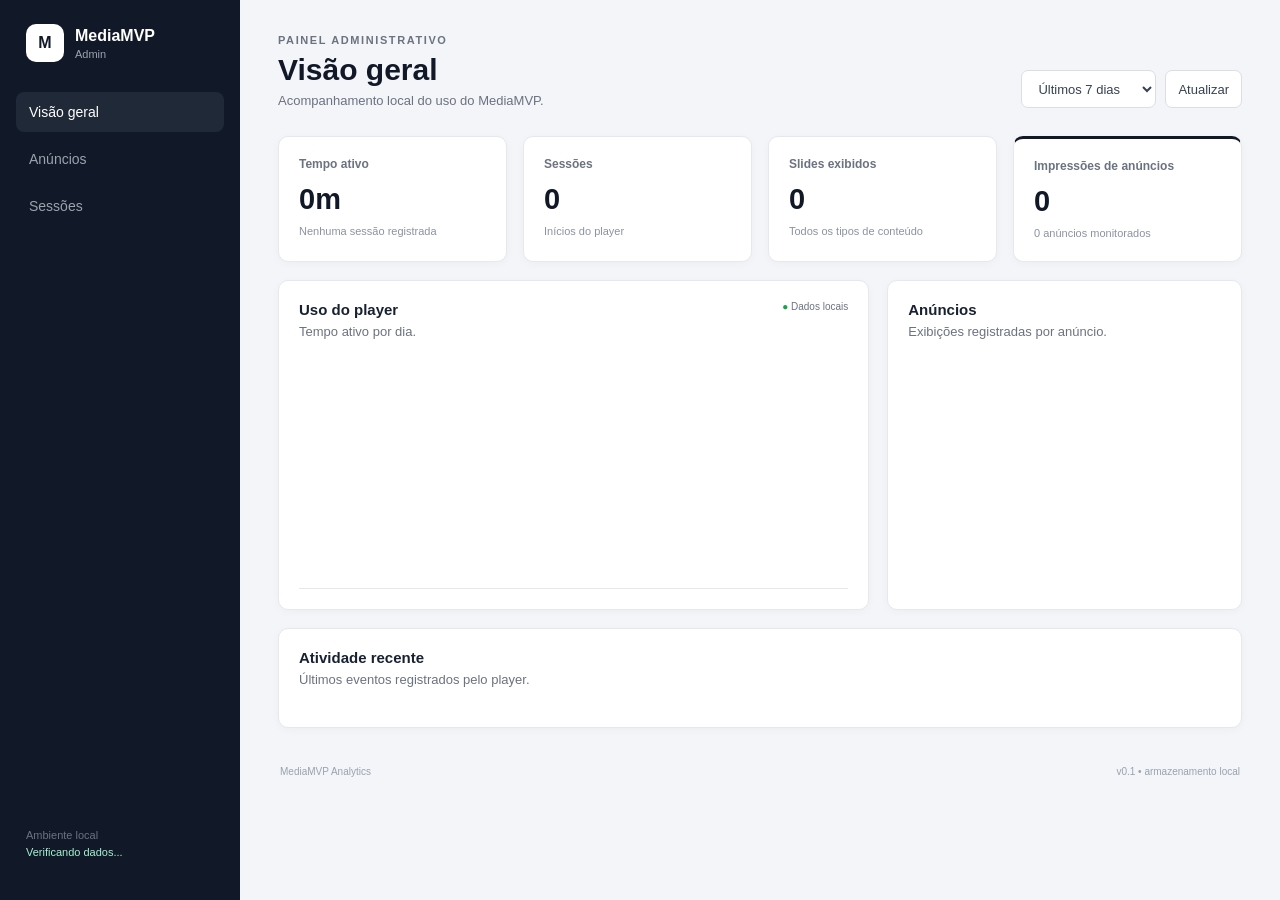
==== admin.html @ ec2b4332 "adicionado a tela analytics adm e atualizado readme" ====
<!DOCTYPE html>
<html lang="pt-BR">
<head>
  <meta charset="UTF-8">
  <meta name="viewport" content="width=device-width, initial-scale=1.0">
  <meta name="theme-color" content="#111827">
  <title>MediaMVP — Analytics</title>
  <link rel="stylesheet" href="admin.css">
</head>
<body>
  <div class="admin-app">
    <aside class="sidebar">
      <div class="brand">
        <div class="brand-mark">M</div>
        <div><strong>MediaMVP</strong><span>Admin</span></div>
      </div>
      <nav>
        <button class="nav-item active" data-section="overview">Visão geral</button>
        <button class="nav-item" data-section="ads">Anúncios</button>
        <button class="nav-item" data-section="sessions">Sessões</button>
      </nav>
      <div class="sidebar-footer">Ambiente local<br><span id="storage-status">Verificando dados...</span></div>
    </aside>

    <main class="content">
      <header class="topbar">
        <div>
          <p class="eyebrow">PAINEL ADMINISTRATIVO</p>
          <h1 id="page-title">Visão geral</h1>
          <p class="subtitle">Acompanhamento local do uso do MediaMVP.</p>
        </div>
        <div class="actions">
          <select id="period-filter" aria-label="Período">
            <option value="today">Hoje</option>
            <option value="7d" selected>Últimos 7 dias</option>
            <option value="30d">Últimos 30 dias</option>
            <option value="all">Todo o período</option>
          </select>
          <button id="refresh-btn" class="button secondary">Atualizar</button>
        </div>
      </header>

      <section id="overview" class="section active">
        <div class="cards">
          <article class="metric-card"><span>Tempo ativo</span><strong id="metric-active">0m</strong><small id="metric-active-detail">Nenhuma sessão registrada</small></article>
          <article class="metric-card"><span>Sessões</span><strong id="metric-sessions">0</strong><small>Inícios do player</small></article>
          <article class="metric-card"><span>Slides exibidos</span><strong id="metric-slides">0</strong><small>Todos os tipos de conteúdo</small></article>
          <article class="metric-card highlight"><span>Impressões de anúncios</span><strong id="metric-impressions">0</strong><small id="metric-ads-detail">0 anúncios monitorados</small></article>
        </div>

        <div class="grid two">
          <article class="panel">
            <div class="panel-head"><div><h2>Uso do player</h2><p>Tempo ativo por dia.</p></div><span class="status-dot">● Dados locais</span></div>
            <div id="usage-chart" class="usage-chart"></div>
          </article>
          <article class="panel">
            <div class="panel-head"><div><h2>Anúncios</h2><p>Exibições registradas por anúncio.</p></div></div>
            <div id="ad-ranking" class="ranking"></div>
          </article>
        </div>

        <article class="panel recent-panel">
          <div class="panel-head"><div><h2>Atividade recente</h2><p>Últimos eventos registrados pelo player.</p></div></div>
          <div id="recent-events" class="events"></div>
        </article>
      </section>

      <section id="ads" class="section">
        <div class="section-intro"><h2>Desempenho dos anúncios</h2><p>Detalhamento das campanhas exibidas pelo player.</p></div>
        <article class="panel"><div id="ads-table" class="table-wrap"></div></article>
      </section>

      <section id="sessions" class="section">
        <div class="section-intro"><h2>Sessões do player</h2><p>Histórico de abertura e tempo ativo.</p></div>
        <article class="panel"><div id="sessions-table" class="table-wrap"></div></article>
      </section>

      <footer class="footer"><span>MediaMVP Analytics</span><span>v0.1 • armazenamento local</span></footer>
    </main>
  </div>
  <script src="admin.js"></script>
</body>
</html>
---- admin.css ----
:root{font-family:Arial,Helvetica,sans-serif;color:#172033;background:#f3f5f8;font-synthesis:none}*{box-sizing:border-box;margin:0;padding:0}body{min-height:100vh;background:#f3f5f8}.admin-app{display:flex;min-height:100vh}.sidebar{width:240px;background:#111827;color:#fff;display:flex;flex-direction:column;padding:24px 16px;position:fixed;inset:0 auto 0 0}.brand{display:flex;align-items:center;gap:11px;padding:0 10px 30px}.brand-mark{width:38px;height:38px;border-radius:10px;background:#fff;color:#111827;display:grid;place-items:center;font-weight:900}.brand strong{display:block;font-size:16px}.brand span{display:block;font-size:11px;color:#9ca3af;margin-top:3px}.sidebar nav{display:grid;gap:7px}.nav-item{border:0;background:transparent;color:#9ca3af;text-align:left;padding:12px 13px;border-radius:8px;font-size:14px;cursor:pointer}.nav-item:hover,.nav-item.active{background:#1f2937;color:#fff}.sidebar-footer{margin-top:auto;padding:14px 10px;font-size:11px;line-height:1.6;color:#6b7280}.sidebar-footer span{color:#a7f3d0}.content{margin-left:240px;width:calc(100% - 240px);padding:34px 38px}.topbar{display:flex;justify-content:space-between;gap:24px;align-items:flex-end;margin-bottom:28px}.eyebrow{font-size:11px;letter-spacing:1.6px;font-weight:800;color:#6b7280;margin-bottom:7px}.topbar h1{font-size:30px;color:#111827}.subtitle,.section-intro p,.panel-head p{color:#6b7280;font-size:13px;margin-top:6px}.actions{display:flex;gap:9px;align-items:center}.actions select,.button{height:38px;border:1px solid #d9dee7;border-radius:7px;background:#fff;padding:0 12px;color:#374151;font-size:13px}.button{cursor:pointer}.button:hover{background:#f9fafb}.cards{display:grid;grid-template-columns:repeat(4,minmax(0,1fr));gap:16px;margin-bottom:18px}.metric-card{background:#fff;border:1px solid #e5e9ef;border-radius:10px;padding:20px;min-height:125px;box-shadow:0 2px 10px rgba(17,24,39,.03)}.metric-card span{display:block;font-size:12px;font-weight:700;color:#6b7280}.metric-card strong{display:block;font-size:29px;color:#111827;margin:12px 0 5px}.metric-card small{color:#8a93a2;font-size:11px}.metric-card.highlight{border-top:3px solid #111827}.grid.two{display:grid;grid-template-columns:1.25fr .75fr;gap:18px;margin-bottom:18px}.panel{background:#fff;border:1px solid #e5e9ef;border-radius:10px;padding:20px;box-shadow:0 2px 10px rgba(17,24,39,.03)}.panel-head{display:flex;justify-content:space-between;gap:15px;align-items:flex-start;margin-bottom:20px}.panel h2{font-size:15px;color:#182132}.status-dot{font-size:10px;color:#6b7280}.status-dot:first-letter{color:#16a34a}.usage-chart{height:230px;display:flex;align-items:end;gap:10px;padding:10px 2px 25px;border-bottom:1px solid #e5e7eb}.chart-day{height:100%;flex:1;display:flex;align-items:end;position:relative;min-width:0}.chart-bar{width:100%;max-width:46px;margin:auto;background:#374151;border-radius:5px 5px 2px 2px;min-height:2px;position:relative}.chart-bar:hover{background:#111827}.chart-bar::after{content:attr(data-value);position:absolute;left:50%;transform:translateX(-50%);top:-18px;font-size:9px;color:#6b7280;white-space:nowrap}.chart-label{position:absolute;bottom:-21px;left:0;right:0;text-align:center;font-size:9px;color:#9ca3af}.ranking{display:grid;gap:14px}.rank-row{display:grid;grid-template-columns:minmax(0,1fr) auto;gap:10px}.rank-info{min-width:0}.rank-name{font-size:12px;font-weight:700;white-space:nowrap;overflow:hidden;text-overflow:ellipsis}.rank-meta{font-size:10px;color:#8b93a1;margin-top:4px}.rank-track{height:6px;background:#edf0f4;border-radius:10px;margin-top:7px;overflow:hidden}.rank-fill{height:100%;background:#374151;border-radius:10px}.rank-count{font-size:12px;font-weight:800}.recent-panel{margin-bottom:18px}.events{display:grid}.event{display:grid;grid-template-columns:90px 110px 1fr;gap:15px;padding:12px 0;border-bottom:1px solid #edf0f4;align-items:center}.event:last-child{border-bottom:0}.event-time{font-size:10px;color:#8b93a1}.event-type{font-size:10px;font-weight:800;text-transform:uppercase;color:#4b5563}.event-detail{font-size:12px;color:#273244}.empty{padding:32px 10px;text-align:center;color:#8b93a1;font-size:12px}.section{display:none}.section.active{display:block}.section-intro{margin-bottom:18px}.section-intro h2{font-size:20px}.table-wrap{overflow:auto}.data-table{width:100%;border-collapse:collapse;min-width:620px}.data-table th{text-align:left;font-size:10px;text-transform:uppercase;letter-spacing:.6px;color:#8b93a1;padding:11px 10px;border-bottom:1px solid #dfe4eb}.data-table td{font-size:12px;color:#344054;padding:13px 10px;border-bottom:1px solid #edf0f4}.data-table td strong{color:#111827}.footer{display:flex;justify-content:space-between;color:#9aa2af;font-size:10px;padding:20px 2px}.badge{display:inline-block;padding:4px 7px;border-radius:999px;background:#f0fdf4;color:#166534;font-size:9px;font-weight:700}@media(max-width:1000px){.cards{grid-template-columns:repeat(2,1fr)}.grid.two{grid-template-columns:1fr}}@media(max-width:720px){.sidebar{position:static;width:100%;height:auto;padding:14px}.sidebar nav{display:flex}.sidebar-footer{display:none}.admin-app{display:block}.content{margin-left:0;width:100%;padding:22px 16px}.topbar{align-items:flex-start;flex-direction:column}.actions{width:100%}.actions select,.actions button{flex:1}.cards{grid-template-columns:1fr}.event{grid-template-columns:70px 85px 1fr}}
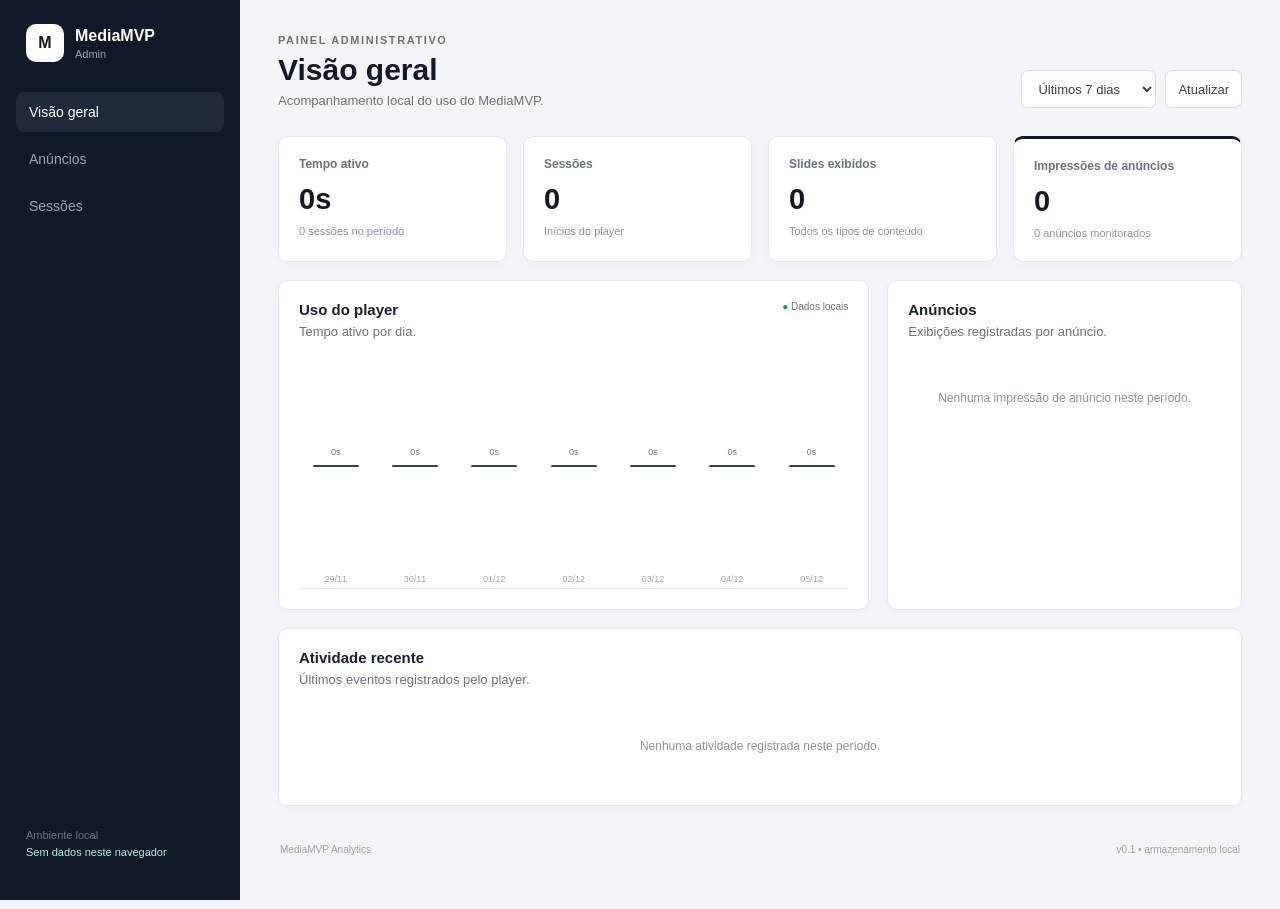
==== commit 2226f1b3: "correcoes de layout e inclusao de publicidade 1 no clima" ====
--- a/admin.html
+++ b/admin.html
@@ -32,6 +32,7 @@
         <div class="actions">
           <select id="period-filter" aria-label="Período">
             <option value="today">Hoje</option>
+            <option value="2d">Ontem e hoje</option>
             <option value="7d" selected>Últimos 7 dias</option>
             <option value="30d">Últimos 30 dias</option>
             <option value="all">Todo o período</option>
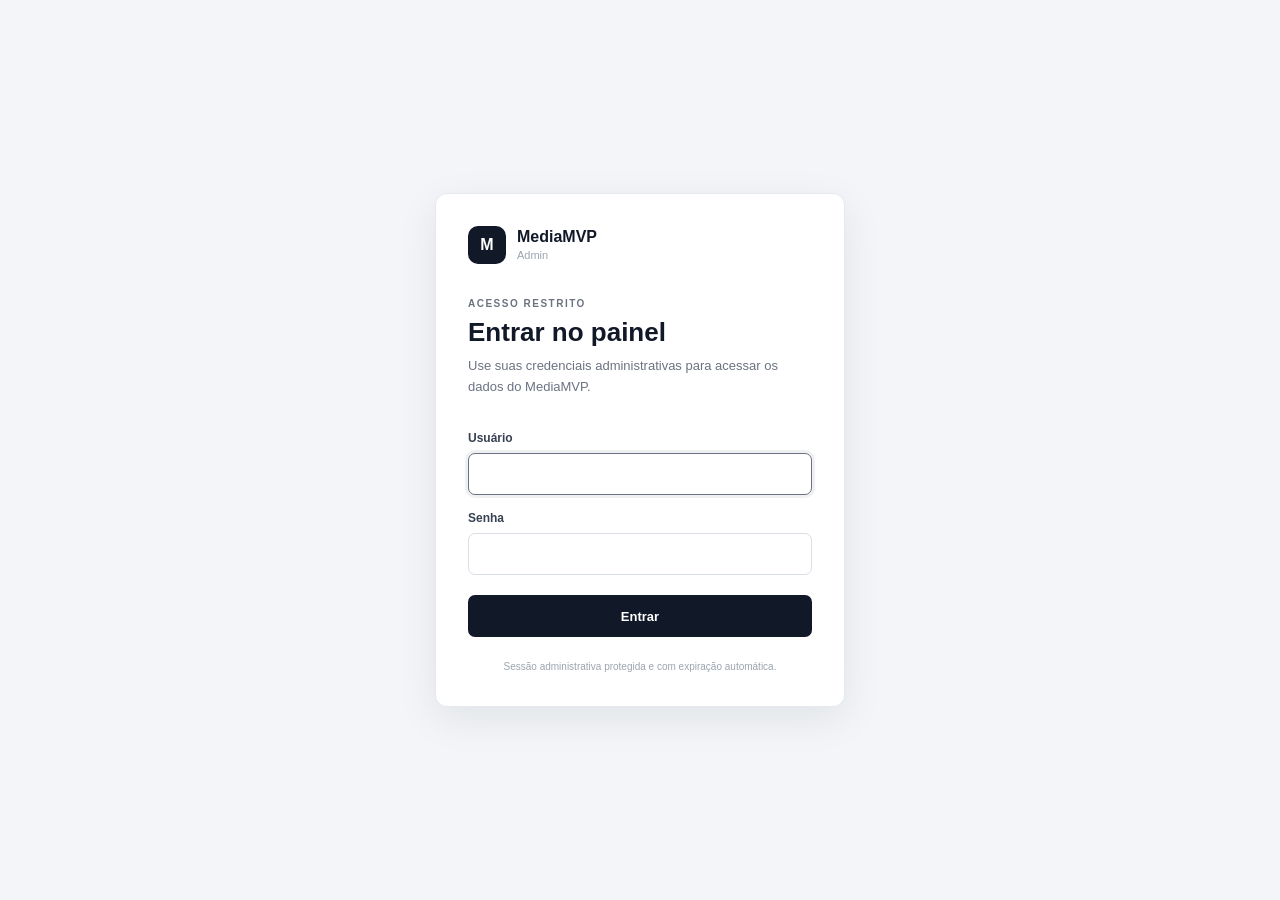
==== commit 6b984adb: "feat: integra analytics do player ao Worker e D1 - adiciona identificação persistente do dispositivo" ====
--- a/admin.html
+++ b/admin.html
@@ -18,8 +18,10 @@
         <button class="nav-item active" data-section="overview">Visão geral</button>
         <button class="nav-item" data-section="ads">Anúncios</button>
         <button class="nav-item" data-section="sessions">Sessões</button>
+        <button class="nav-item" data-section="devices">Dispositivos</button>
       </nav>
-      <div class="sidebar-footer">Ambiente local<br><span id="storage-status">Verificando dados...</span></div>
+      <div class="sidebar-footer">Servidor<br><span id="storage-status">Verificando conexão...</span></div>
+      <button id="logout-btn" class="logout-button" type="button">Sair</button>
     </aside>
 
     <main class="content">
@@ -27,16 +29,10 @@
         <div>
           <p class="eyebrow">PAINEL ADMINISTRATIVO</p>
           <h1 id="page-title">Visão geral</h1>
-          <p class="subtitle">Acompanhamento local do uso do MediaMVP.</p>
+          <p class="subtitle">Acompanhamento remoto do uso do MediaMVP.</p>
         </div>
         <div class="actions">
-          <select id="period-filter" aria-label="Período">
-            <option value="today">Hoje</option>
-            <option value="2d">Ontem e hoje</option>
-            <option value="7d" selected>Últimos 7 dias</option>
-            <option value="30d">Últimos 30 dias</option>
-            <option value="all">Todo o período</option>
-          </select>
+          <select id="period-filter" aria-label="Período"></select>
           <button id="refresh-btn" class="button secondary">Atualizar</button>
         </div>
       </header>
@@ -45,23 +41,23 @@
         <div class="cards">
           <article class="metric-card"><span>Tempo ativo</span><strong id="metric-active">0m</strong><small id="metric-active-detail">Nenhuma sessão registrada</small></article>
           <article class="metric-card"><span>Sessões</span><strong id="metric-sessions">0</strong><small>Inícios do player</small></article>
-          <article class="metric-card"><span>Slides exibidos</span><strong id="metric-slides">0</strong><small>Todos os tipos de conteúdo</small></article>
+          <article class="metric-card"><span>Slides exibidos</span><strong id="metric-slides">0</strong><small>Indicador local/remoto disponível</small></article>
           <article class="metric-card highlight"><span>Impressões de anúncios</span><strong id="metric-impressions">0</strong><small id="metric-ads-detail">0 anúncios monitorados</small></article>
         </div>
 
         <div class="grid two">
           <article class="panel">
-            <div class="panel-head"><div><h2>Uso do player</h2><p>Tempo ativo por dia.</p></div><span class="status-dot">● Dados locais</span></div>
+            <div class="panel-head"><div><h2>Uso do player</h2><p>Tempo ativo por dia no período selecionado.</p></div><span class="status-dot">● Dados remotos</span></div>
             <div id="usage-chart" class="usage-chart"></div>
           </article>
           <article class="panel">
-            <div class="panel-head"><div><h2>Anúncios</h2><p>Exibições registradas por anúncio.</p></div></div>
+            <div class="panel-head"><div><h2>Anúncios</h2><p>Impressões registradas por anúncio.</p></div></div>
             <div id="ad-ranking" class="ranking"></div>
           </article>
         </div>
 
         <article class="panel recent-panel">
-          <div class="panel-head"><div><h2>Atividade recente</h2><p>Últimos eventos registrados pelo player.</p></div></div>
+          <div class="panel-head"><div><h2>Atividade recente</h2><p>Resumo da atividade remota no período.</p></div></div>
           <div id="recent-events" class="events"></div>
         </article>
       </section>
@@ -72,11 +68,16 @@
       </section>
 
       <section id="sessions" class="section">
-        <div class="section-intro"><h2>Sessões do player</h2><p>Histórico de abertura e tempo ativo.</p></div>
+        <div class="section-intro"><h2>Sessões do player</h2><p>Resumo das sessões por dispositivo.</p></div>
         <article class="panel"><div id="sessions-table" class="table-wrap"></div></article>
       </section>
 
-      <footer class="footer"><span>MediaMVP Analytics</span><span>v0.1 • armazenamento local</span></footer>
+      <section id="devices" class="section">
+        <div class="section-intro"><h2>Dispositivos</h2><p>Status dos dispositivos cadastrados no MediaMVP.</p></div>
+        <article class="panel"><div id="devices-table" class="table-wrap"></div></article>
+      </section>
+
+      <footer class="footer"><span>MediaMVP Analytics</span><span id="footer-status">v0.2 • dados remotos</span></footer>
     </main>
   </div>
   <script src="admin.js"></script>
--- a/admin.css
+++ b/admin.css
@@ -1 +1 @@
-:root{font-family:Arial,Helvetica,sans-serif;color:#172033;background:#f3f5f8;font-synthesis:none}*{box-sizing:border-box;margin:0;padding:0}body{min-height:100vh;background:#f3f5f8}.admin-app{display:flex;min-height:100vh}.sidebar{width:240px;background:#111827;color:#fff;display:flex;flex-direction:column;padding:24px 16px;position:fixed;inset:0 auto 0 0}.brand{display:flex;align-items:center;gap:11px;padding:0 10px 30px}.brand-mark{width:38px;height:38px;border-radius:10px;background:#fff;color:#111827;display:grid;place-items:center;font-weight:900}.brand strong{display:block;font-size:16px}.brand span{display:block;font-size:11px;color:#9ca3af;margin-top:3px}.sidebar nav{display:grid;gap:7px}.nav-item{border:0;background:transparent;color:#9ca3af;text-align:left;padding:12px 13px;border-radius:8px;font-size:14px;cursor:pointer}.nav-item:hover,.nav-item.active{background:#1f2937;color:#fff}.sidebar-footer{margin-top:auto;padding:14px 10px;font-size:11px;line-height:1.6;color:#6b7280}.sidebar-footer span{color:#a7f3d0}.content{margin-left:240px;width:calc(100% - 240px);padding:34px 38px}.topbar{display:flex;justify-content:space-between;gap:24px;align-items:flex-end;margin-bottom:28px}.eyebrow{font-size:11px;letter-spacing:1.6px;font-weight:800;color:#6b7280;margin-bottom:7px}.topbar h1{font-size:30px;color:#111827}.subtitle,.section-intro p,.panel-head p{color:#6b7280;font-size:13px;margin-top:6px}.actions{display:flex;gap:9px;align-items:center}.actions select,.button{height:38px;border:1px solid #d9dee7;border-radius:7px;background:#fff;padding:0 12px;color:#374151;font-size:13px}.button{cursor:pointer}.button:hover{background:#f9fafb}.cards{display:grid;grid-template-columns:repeat(4,minmax(0,1fr));gap:16px;margin-bottom:18px}.metric-card{background:#fff;border:1px solid #e5e9ef;border-radius:10px;padding:20px;min-height:125px;box-shadow:0 2px 10px rgba(17,24,39,.03)}.metric-card span{display:block;font-size:12px;font-weight:700;color:#6b7280}.metric-card strong{display:block;font-size:29px;color:#111827;margin:12px 0 5px}.metric-card small{color:#8a93a2;font-size:11px}.metric-card.highlight{border-top:3px solid #111827}.grid.two{display:grid;grid-template-columns:1.25fr .75fr;gap:18px;margin-bottom:18px}.panel{background:#fff;border:1px solid #e5e9ef;border-radius:10px;padding:20px;box-shadow:0 2px 10px rgba(17,24,39,.03)}.panel-head{display:flex;justify-content:space-between;gap:15px;align-items:flex-start;margin-bottom:20px}.panel h2{font-size:15px;color:#182132}.status-dot{font-size:10px;color:#6b7280}.status-dot:first-letter{color:#16a34a}.usage-chart{height:230px;display:flex;align-items:end;gap:10px;padding:10px 2px 25px;border-bottom:1px solid #e5e7eb}.chart-day{height:100%;flex:1;display:flex;align-items:end;position:relative;min-width:0}.chart-bar{width:100%;max-width:46px;margin:auto;background:#374151;border-radius:5px 5px 2px 2px;min-height:2px;position:relative}.chart-bar:hover{background:#111827}.chart-bar::after{content:attr(data-value);position:absolute;left:50%;transform:translateX(-50%);top:-18px;font-size:9px;color:#6b7280;white-space:nowrap}.chart-label{position:absolute;bottom:-21px;left:0;right:0;text-align:center;font-size:9px;color:#9ca3af}.ranking{display:grid;gap:14px}.rank-row{display:grid;grid-template-columns:minmax(0,1fr) auto;gap:10px}.rank-info{min-width:0}.rank-name{font-size:12px;font-weight:700;white-space:nowrap;overflow:hidden;text-overflow:ellipsis}.rank-meta{font-size:10px;color:#8b93a1;margin-top:4px}.rank-track{height:6px;background:#edf0f4;border-radius:10px;margin-top:7px;overflow:hidden}.rank-fill{height:100%;background:#374151;border-radius:10px}.rank-count{font-size:12px;font-weight:800}.recent-panel{margin-bottom:18px}.events{display:grid}.event{display:grid;grid-template-columns:90px 110px 1fr;gap:15px;padding:12px 0;border-bottom:1px solid #edf0f4;align-items:center}.event:last-child{border-bottom:0}.event-time{font-size:10px;color:#8b93a1}.event-type{font-size:10px;font-weight:800;text-transform:uppercase;color:#4b5563}.event-detail{font-size:12px;color:#273244}.empty{padding:32px 10px;text-align:center;color:#8b93a1;font-size:12px}.section{display:none}.section.active{display:block}.section-intro{margin-bottom:18px}.section-intro h2{font-size:20px}.table-wrap{overflow:auto}.data-table{width:100%;border-collapse:collapse;min-width:620px}.data-table th{text-align:left;font-size:10px;text-transform:uppercase;letter-spacing:.6px;color:#8b93a1;padding:11px 10px;border-bottom:1px solid #dfe4eb}.data-table td{font-size:12px;color:#344054;padding:13px 10px;border-bottom:1px solid #edf0f4}.data-table td strong{color:#111827}.footer{display:flex;justify-content:space-between;color:#9aa2af;font-size:10px;padding:20px 2px}.badge{display:inline-block;padding:4px 7px;border-radius:999px;background:#f0fdf4;color:#166534;font-size:9px;font-weight:700}@media(max-width:1000px){.cards{grid-template-columns:repeat(2,1fr)}.grid.two{grid-template-columns:1fr}}@media(max-width:720px){.sidebar{position:static;width:100%;height:auto;padding:14px}.sidebar nav{display:flex}.sidebar-footer{display:none}.admin-app{display:block}.content{margin-left:0;width:100%;padding:22px 16px}.topbar{align-items:flex-start;flex-direction:column}.actions{width:100%}.actions select,.actions button{flex:1}.cards{grid-template-columns:1fr}.event{grid-template-columns:70px 85px 1fr}}
+:root{font-family:Arial,Helvetica,sans-serif;color:#172033;background:#f3f5f8;font-synthesis:none}*{box-sizing:border-box;margin:0;padding:0}body{min-height:100vh;background:#f3f5f8}.admin-app{display:flex;min-height:100vh}.sidebar{width:240px;background:#111827;color:#fff;display:flex;flex-direction:column;padding:24px 16px;position:fixed;inset:0 auto 0 0}.brand{display:flex;align-items:center;gap:11px;padding:0 10px 30px}.brand-mark{width:38px;height:38px;border-radius:10px;background:#fff;color:#111827;display:grid;place-items:center;font-weight:900}.brand strong{display:block;font-size:16px}.brand span{display:block;font-size:11px;color:#9ca3af;margin-top:3px}.sidebar nav{display:grid;gap:7px}.nav-item{border:0;background:transparent;color:#9ca3af;text-align:left;padding:12px 13px;border-radius:8px;font-size:14px;cursor:pointer}.nav-item:hover,.nav-item.active{background:#1f2937;color:#fff}.sidebar-footer{margin-top:auto;padding:14px 10px;font-size:11px;line-height:1.6;color:#6b7280}.sidebar-footer span{color:#a7f3d0}.logout-button{margin:10px 0 0;border:1px solid #374151;background:transparent;color:#9ca3af;border-radius:7px;padding:9px 12px;font-size:11px;cursor:pointer}.logout-button:hover{color:#fff;border-color:#4b5563}.content{margin-left:240px;width:calc(100% - 240px);padding:34px 38px}.topbar{display:flex;justify-content:space-between;gap:24px;align-items:flex-end;margin-bottom:28px}.eyebrow{font-size:11px;letter-spacing:1.6px;font-weight:800;color:#6b7280;margin-bottom:7px}.topbar h1{font-size:30px;color:#111827}.subtitle,.section-intro p,.panel-head p{color:#6b7280;font-size:13px;margin-top:6px}.actions{display:flex;gap:9px;align-items:center}.actions select,.button{height:38px;border:1px solid #d9dee7;border-radius:7px;background:#fff;padding:0 12px;color:#374151;font-size:13px}.button{cursor:pointer}.button:hover{background:#f9fafb}.cards{display:grid;grid-template-columns:repeat(4,minmax(0,1fr));gap:16px;margin-bottom:18px}.metric-card{background:#fff;border:1px solid #e5e9ef;border-radius:10px;padding:20px;min-height:125px;box-shadow:0 2px 10px rgba(17,24,39,.03)}.metric-card span{display:block;font-size:12px;font-weight:700;color:#6b7280}.metric-card strong{display:block;font-size:29px;color:#111827;margin:12px 0 5px}.metric-card small{color:#8a93a2;font-size:11px}.metric-card.highlight{border-top:3px solid #111827}.grid.two{display:grid;grid-template-columns:1.25fr .75fr;gap:18px;margin-bottom:18px}.panel{background:#fff;border:1px solid #e5e9ef;border-radius:10px;padding:20px;box-shadow:0 2px 10px rgba(17,24,39,.03)}.panel-head{display:flex;justify-content:space-between;gap:15px;align-items:flex-start;margin-bottom:20px}.panel h2{font-size:15px;color:#182132}.status-dot{font-size:10px;color:#6b7280}.status-dot:first-letter{color:#16a34a}.usage-chart{height:230px;display:flex;align-items:end;gap:10px;padding:10px 2px 25px;border-bottom:1px solid #e5e7eb}.chart-day{height:100%;flex:1;display:flex;align-items:end;position:relative;min-width:0}.chart-bar{width:100%;max-width:46px;margin:auto;background:#374151;border-radius:5px 5px 2px 2px;min-height:2px;position:relative}.chart-bar:hover{background:#111827}.chart-bar::after{content:attr(data-value);position:absolute;left:50%;transform:translateX(-50%);top:-18px;font-size:9px;color:#6b7280;white-space:nowrap}.chart-label{position:absolute;bottom:-21px;left:0;right:0;text-align:center;font-size:9px;color:#9ca3af}.ranking{display:grid;gap:14px}.rank-row{display:grid;grid-template-columns:minmax(0,1fr) auto;gap:10px}.rank-info{min-width:0}.rank-name{font-size:12px;font-weight:700;white-space:nowrap;overflow:hidden;text-overflow:ellipsis}.rank-meta{font-size:10px;color:#8b93a1;margin-top:4px}.rank-track{height:6px;background:#edf0f4;border-radius:10px;margin-top:7px;overflow:hidden}.rank-fill{height:100%;background:#374151;border-radius:10px}.rank-count{font-size:12px;font-weight:800}.recent-panel{margin-bottom:18px}.events{display:grid}.event{display:grid;grid-template-columns:90px 140px 1fr;gap:15px;padding:12px 0;border-bottom:1px solid #edf0f4;align-items:center}.event:last-child{border-bottom:0}.event-time{font-size:10px;color:#8b93a1}.event-type{font-size:10px;font-weight:800;text-transform:uppercase;color:#4b5563}.event-detail{font-size:12px;color:#273244}.empty{padding:32px 10px;text-align:center;color:#8b93a1;font-size:12px}.section{display:none}.section.active{display:block}.section-intro{margin-bottom:18px}.section-intro h2{font-size:20px}.table-wrap{overflow:auto}.data-table{width:100%;border-collapse:collapse;min-width:620px}.data-table th{text-align:left;font-size:10px;text-transform:uppercase;letter-spacing:.6px;color:#8b93a1;padding:11px 10px;border-bottom:1px solid #dfe4eb}.data-table td{font-size:12px;color:#344054;padding:13px 10px;border-bottom:1px solid #edf0f4}.data-table td strong{color:#111827}.footer{display:flex;justify-content:space-between;color:#9aa2af;font-size:10px;padding:20px 2px}.badge{display:inline-block;padding:4px 7px;border-radius:999px;background:#f0fdf4;color:#166534;font-size:9px;font-weight:700}.badge.offline{background:#fef2f2;color:#991b1b}@media(max-width:1000px){.cards{grid-template-columns:repeat(2,1fr)}.grid.two{grid-template-columns:1fr}}@media(max-width:720px){.sidebar{position:static;width:100%;height:auto;padding:14px}.sidebar nav{display:flex;overflow:auto}.sidebar-footer{display:none}.logout-button{position:absolute;right:14px;top:14px}.admin-app{display:block}.content{margin-left:0;width:100%;padding:22px 16px}.topbar{align-items:flex-start;flex-direction:column}.actions{width:100%}.actions select,.actions button{flex:1}.cards{grid-template-columns:1fr}.event{grid-template-columns:70px 100px 1fr}}
